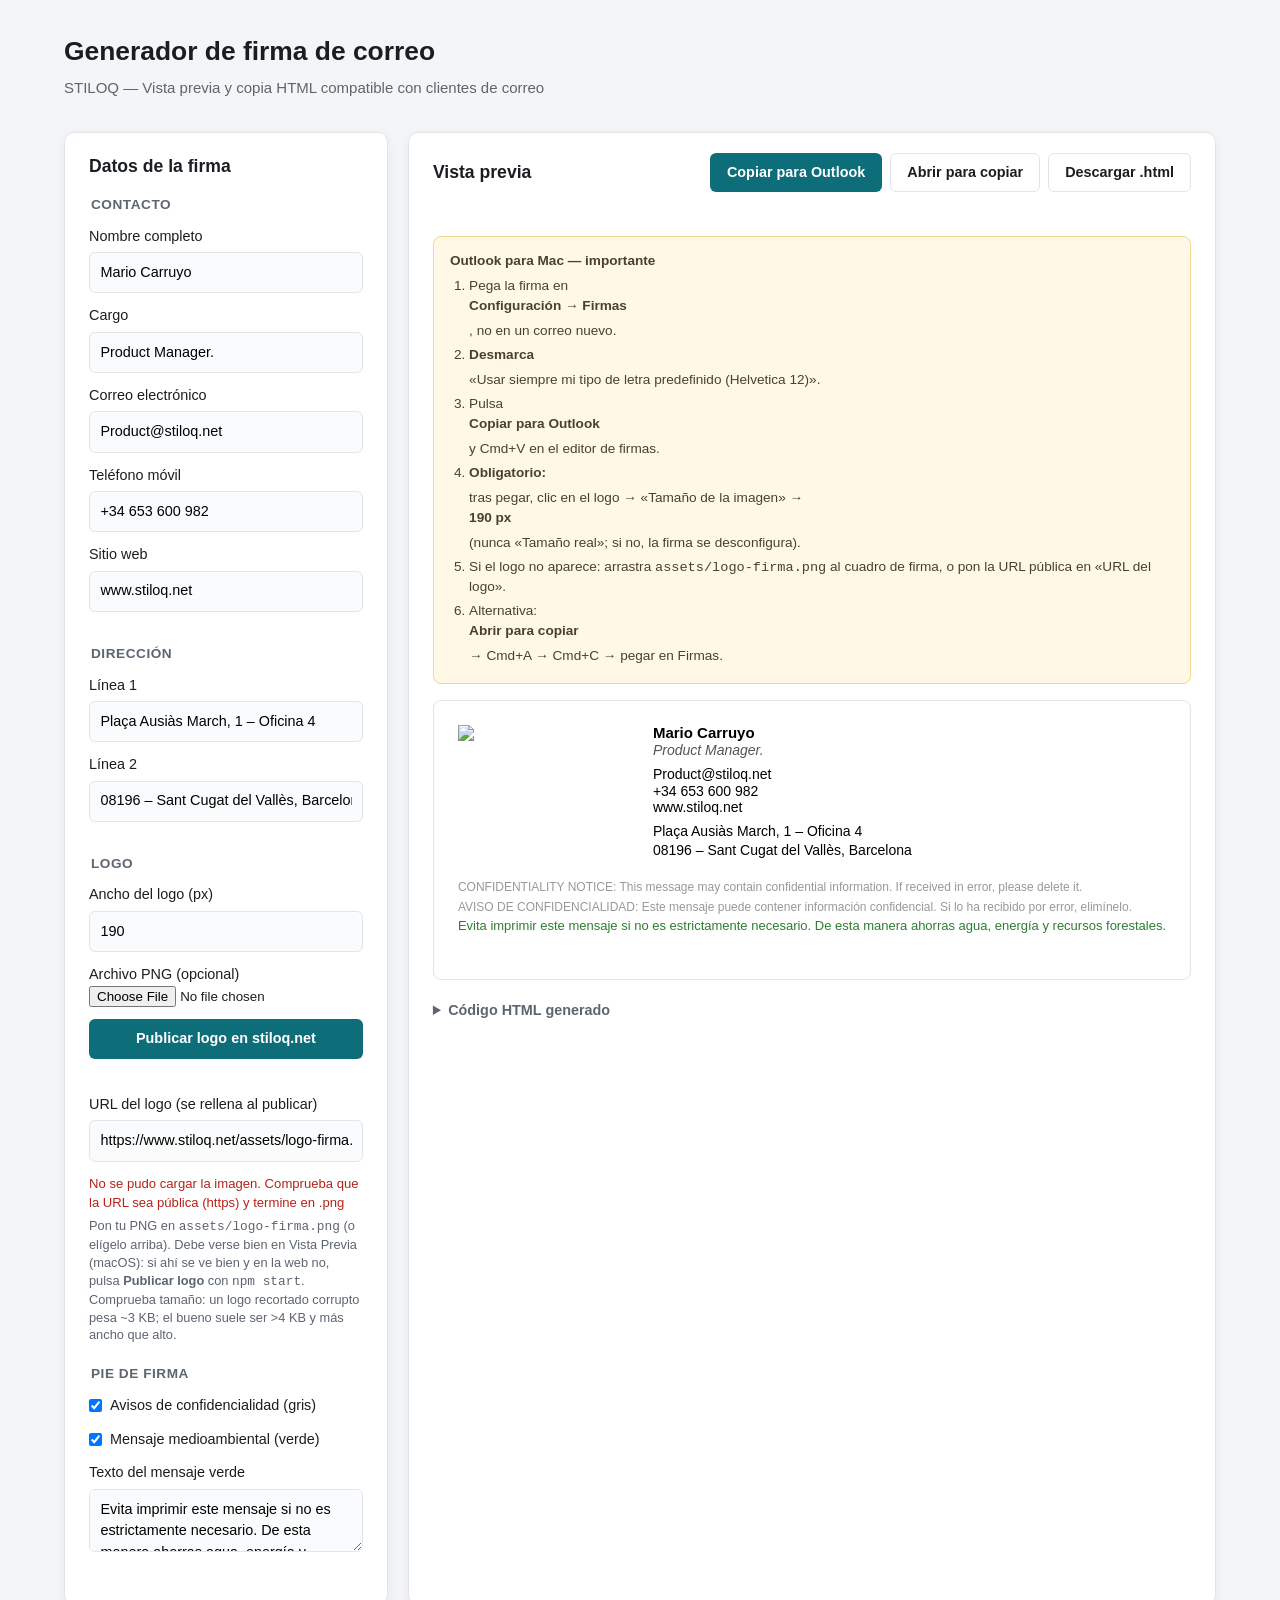
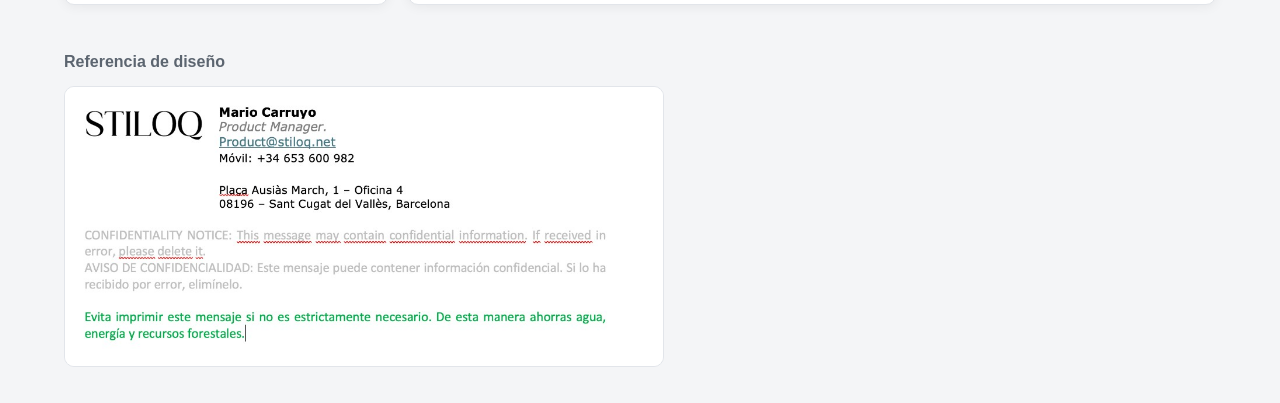
==== firma/index.html @ b3a9dfde "Cache logo v8 en formulario firma. Co-authored-by: Cursor <cursoragent@cursor.com>" ====
<!DOCTYPE html>
<html lang="es">
<head>
  <meta charset="UTF-8">
  <meta name="viewport" content="width=device-width, initial-scale=1.0">
  <title>Generador de firma STILOQ</title>
  <link rel="stylesheet" href="styles.css?v=13">
</head>
<body>
  <header class="header">
    <h1>Generador de firma de correo</h1>
    <p class="subtitle">STILOQ — Vista previa y copia HTML compatible con clientes de correo</p>
  </header>

  <main class="layout">
    <section class="panel panel-form">
      <h2>Datos de la firma</h2>
      <form id="signature-form" autocomplete="off">
        <fieldset>
          <legend>Contacto</legend>
          <label>
            Nombre completo
            <input type="text" name="nombre" value="Mario Carruyo" required>
          </label>
          <label>
            Cargo
            <input type="text" name="cargo" value="Product Manager.">
          </label>
          <label>
            Correo electrónico
            <input type="email" name="email" value="Product@stiloq.net" required>
          </label>
          <label>
            Teléfono móvil
            <input type="text" name="telefono" value="+34 653 600 982">
          </label>
          <label>
            Sitio web
            <input type="text" name="web" value="www.stiloq.net">
          </label>
        </fieldset>

        <fieldset>
          <legend>Dirección</legend>
          <label>
            Línea 1
            <input type="text" name="direccion1" value="Plaça Ausiàs March, 1 – Oficina 4">
          </label>
          <label>
            Línea 2
            <input type="text" name="direccion2" value="08196 – Sant Cugat del Vallès, Barcelona">
          </label>
        </fieldset>

        <fieldset>
          <legend>Logo</legend>
          <label>
            Ancho del logo (px)
            <input type="number" name="logoAncho" value="190" min="80" max="320">
          </label>
          <label>
            Archivo PNG (opcional)
            <input type="file" id="logo-file" accept="image/png,image/jpeg,image/webp">
          </label>
          <div class="logo-publish-row">
            <button type="button" id="btn-publish-logo" class="btn btn-primary">Publicar logo en stiloq.net</button>
          </div>
          <p id="logo-publish-status" class="logo-publish-status" aria-live="polite"></p>
          <label>
            URL del logo (se rellena al publicar)
            <input type="url" name="logoUrl" id="logo-url" value="https://www.stiloq.net/assets/logo-firma.png?v=8" placeholder="https://www.stiloq.net/assets/logo-firma.png?v=8" autocomplete="off" required>
          </label>
          <p id="logo-url-status" class="logo-url-status" aria-live="polite"></p>
          <p class="hint">Pon tu PNG en <code>assets/logo-firma.png</code> (o elígelo arriba). Debe verse bien en Vista Previa (macOS): si ahí se ve bien y en la web no, pulsa <strong>Publicar logo</strong> con <code>npm start</code>. Comprueba tamaño: un logo recortado corrupto pesa ~3 KB; el bueno suele ser &gt;4 KB y más ancho que alto.</p>
        </fieldset>

        <fieldset>
          <legend>Pie de firma</legend>
          <label class="checkbox">
            <input type="checkbox" name="mostrarAvisos" checked>
            Avisos de confidencialidad (gris)
          </label>
          <label class="checkbox">
            <input type="checkbox" name="mostrarEco" checked>
            Mensaje medioambiental (verde)
          </label>
          <label>
            Texto del mensaje verde
            <textarea name="mensajeEco" rows="2">Evita imprimir este mensaje si no es estrictamente necesario. De esta manera ahorras agua, energía y recursos forestales.</textarea>
          </label>
        </fieldset>
      </form>
    </section>

    <section class="panel panel-preview">
      <div class="preview-header">
        <h2>Vista previa</h2>
        <div class="actions">
          <button type="button" id="btn-copy" class="btn btn-primary">Copiar para Outlook</button>
          <button type="button" id="btn-open-copy" class="btn btn-secondary">Abrir para copiar</button>
          <button type="button" id="btn-download" class="btn btn-secondary">Descargar .html</button>
        </div>
      </div>
      <p id="copy-status" class="copy-status" role="status" aria-live="polite"></p>

      <div class="outlook-help">
        <strong>Outlook para Mac — importante</strong>
        <ol>
          <li>Pega la firma en <strong>Configuración → Firmas</strong>, no en un correo nuevo.</li>
          <li><strong>Desmarca</strong> «Usar siempre mi tipo de letra predefinido (Helvetica 12)».</li>
          <li>Pulsa <strong>Copiar para Outlook</strong> y Cmd+V en el editor de firmas.</li>
          <li><strong>Obligatorio:</strong> tras pegar, clic en el logo → «Tamaño de la imagen» → <strong>190 px</strong> (nunca «Tamaño real»; si no, la firma se desconfigura).</li>
          <li>Si el logo no aparece: arrastra <code>assets/logo-firma.png</code> al cuadro de firma, o pon la URL pública en «URL del logo».</li>
          <li>Alternativa: <strong>Abrir para copiar</strong> → Cmd+A → Cmd+C → pegar en Firmas.</li>
        </ol>
      </div>

      <div class="preview-frame">
        <div id="preview" class="preview-content"></div>
      </div>

      <details class="html-source">
        <summary>Código HTML generado</summary>
        <textarea id="html-output" readonly spellcheck="false"></textarea>
      </details>
    </section>
  </main>

  <aside class="reference">
    <h2>Referencia de diseño</h2>
    <img src="assets/referencia.png" alt="Firma de referencia STILOQ" width="600">
  </aside>

  <img id="logo-source" src="assets/logo-firma.png" alt="" hidden>

  <script src="app.js?v=13"></script>
</body>
</html>
---- firma/styles.css ----
*,
*::before,
*::after {
  box-sizing: border-box;
}

:root {
  --bg: #f4f5f7;
  --surface: #fff;
  --border: #e2e5ea;
  --text: #1a1d21;
  --muted: #5c6570;
  --accent: #0d6e7a;
  --accent-hover: #0a5862;
  --success: #1a7f37;
  --radius: 10px;
  --shadow: 0 2px 12px rgba(0, 0, 0, 0.06);
}

body {
  margin: 0;
  font-family: -apple-system, BlinkMacSystemFont, "Segoe UI", Roboto, Helvetica, Arial, sans-serif;
  font-size: 15px;
  line-height: 1.5;
  color: var(--text);
  background: var(--bg);
}

.header {
  padding: 2rem 1.5rem 1rem;
  max-width: 1200px;
  margin: 0 auto;
}

.header h1 {
  margin: 0 0 0.35rem;
  font-size: 1.65rem;
  font-weight: 700;
}

.subtitle {
  margin: 0;
  color: var(--muted);
}

.layout {
  display: grid;
  grid-template-columns: minmax(280px, 360px) 1fr;
  gap: 1.25rem;
  max-width: 1200px;
  margin: 0 auto;
  padding: 1rem 1.5rem 2rem;
}

@media (max-width: 900px) {
  .layout {
    grid-template-columns: 1fr;
  }
}

.panel {
  background: var(--surface);
  border: 1px solid var(--border);
  border-radius: var(--radius);
  box-shadow: var(--shadow);
  padding: 1.25rem 1.5rem;
}

.panel h2 {
  margin: 0 0 1rem;
  font-size: 1.1rem;
}

fieldset {
  border: none;
  margin: 0 0 1.25rem;
  padding: 0;
}

legend {
  font-weight: 600;
  font-size: 0.85rem;
  text-transform: uppercase;
  letter-spacing: 0.04em;
  color: var(--muted);
  margin-bottom: 0.65rem;
}

label {
  display: block;
  margin-bottom: 0.75rem;
  font-size: 0.9rem;
  font-weight: 500;
}

label.checkbox,
legend.checkbox {
  display: flex;
  align-items: center;
  gap: 0.5rem;
  font-weight: 500;
  text-transform: none;
  letter-spacing: 0;
  color: var(--text);
  cursor: pointer;
}

label.checkbox input,
legend.checkbox input {
  width: auto;
  margin: 0;
}

input[type="text"],
input[type="email"],
input[type="url"],
input[type="number"],
textarea {
  display: block;
  width: 100%;
  margin-top: 0.3rem;
  padding: 0.55rem 0.65rem;
  border: 1px solid var(--border);
  border-radius: 6px;
  font: inherit;
  background: #fafbfc;
}

input:focus,
textarea:focus {
  outline: 2px solid var(--accent);
  outline-offset: 1px;
  border-color: var(--accent);
}

textarea {
  resize: vertical;
  min-height: 3.5rem;
}

.hint {
  margin: -0.25rem 0 0;
  font-size: 0.8rem;
  color: var(--muted);
  line-height: 1.4;
}

.logo-url-status {
  margin: 0.35rem 0 0.5rem;
  font-size: 0.82rem;
  min-height: 1.2rem;
}

.logo-url-status.ok {
  color: var(--success);
}

.logo-url-status.err {
  color: #b42318;
}

.logo-url-status.pending {
  color: var(--muted);
}

.logo-help {
  margin-top: 0.5rem;
  font-size: 0.85rem;
  color: var(--text);
}

.logo-help summary {
  cursor: pointer;
  font-weight: 600;
  color: var(--accent);
}

.logo-help ol {
  margin: 0.5rem 0 0;
  padding-left: 1.2rem;
  line-height: 1.45;
}

.logo-help li {
  margin-bottom: 0.35rem;
}

.logo-help code {
  font-size: 0.8rem;
  word-break: break-all;
}

.logo-publish-row {
  margin: 0.5rem 0 0.35rem;
}

.logo-publish-row .btn {
  width: 100%;
}

.logo-publish-status {
  margin: 0 0 0.65rem;
  font-size: 0.82rem;
  min-height: 1.2rem;
  line-height: 1.4;
}

.logo-publish-status.ok {
  color: var(--success);
}

.logo-publish-status.err {
  color: #b42318;
}

.logo-publish-status.pending {
  color: var(--muted);
}

.fieldset-toggle {
  margin-bottom: 0.75rem;
}

.preview-header {
  display: flex;
  flex-wrap: wrap;
  align-items: center;
  justify-content: space-between;
  gap: 0.75rem;
  margin-bottom: 0.75rem;
}

.preview-header h2 {
  margin: 0;
}

.actions {
  display: flex;
  gap: 0.5rem;
  flex-wrap: wrap;
}

.btn {
  padding: 0.5rem 1rem;
  border-radius: 6px;
  font: inherit;
  font-weight: 600;
  font-size: 0.9rem;
  cursor: pointer;
  border: 1px solid transparent;
}

.btn-primary {
  background: var(--accent);
  color: #fff;
}

.btn-primary:hover {
  background: var(--accent-hover);
}

.btn-secondary {
  background: var(--surface);
  color: var(--text);
  border-color: var(--border);
}

.btn-secondary:hover {
  background: var(--bg);
}

.copy-status {
  min-height: 1.25rem;
  margin: 0 0 0.75rem;
  font-size: 0.85rem;
  color: var(--success);
}

.copy-status.err {
  color: #b42318;
}

.outlook-help {
  margin: 0 0 1rem;
  padding: 0.85rem 1rem;
  background: #fff8e6;
  border: 1px solid #f0d78c;
  border-radius: 8px;
  font-size: 0.85rem;
  line-height: 1.45;
  color: #4a4030;
}

.outlook-help strong {
  display: block;
  margin-bottom: 0.35rem;
}

.outlook-help ol {
  margin: 0;
  padding-left: 1.2rem;
}

.outlook-help li {
  margin-bottom: 0.25rem;
}

.preview-frame {
  background: #fff;
  border: 1px solid var(--border);
  border-radius: 8px;
  padding: 1.5rem;
  overflow-x: auto;
  overflow-y: visible;
  min-height: 280px;
}

.preview-content {
  display: inline-block;
  min-width: min-content;
}

.html-source {
  margin-top: 1.25rem;
}

.html-source summary {
  cursor: pointer;
  font-weight: 600;
  font-size: 0.9rem;
  color: var(--muted);
}

#html-output {
  width: 100%;
  min-height: 180px;
  margin-top: 0.75rem;
  padding: 0.75rem;
  font-family: ui-monospace, SFMono-Regular, Menlo, Monaco, Consolas, monospace;
  font-size: 11px;
  line-height: 1.4;
  border: 1px solid var(--border);
  border-radius: 6px;
  resize: vertical;
  background: #fafbfc;
}

.reference {
  max-width: 1200px;
  margin: 0 auto 2rem;
  padding: 0 1.5rem;
}

.reference h2 {
  font-size: 1rem;
  color: var(--muted);
  margin-bottom: 0.75rem;
}

.reference img {
  max-width: 100%;
  height: auto;
  border: 1px solid var(--border);
  border-radius: var(--radius);
  background: #fff;
}
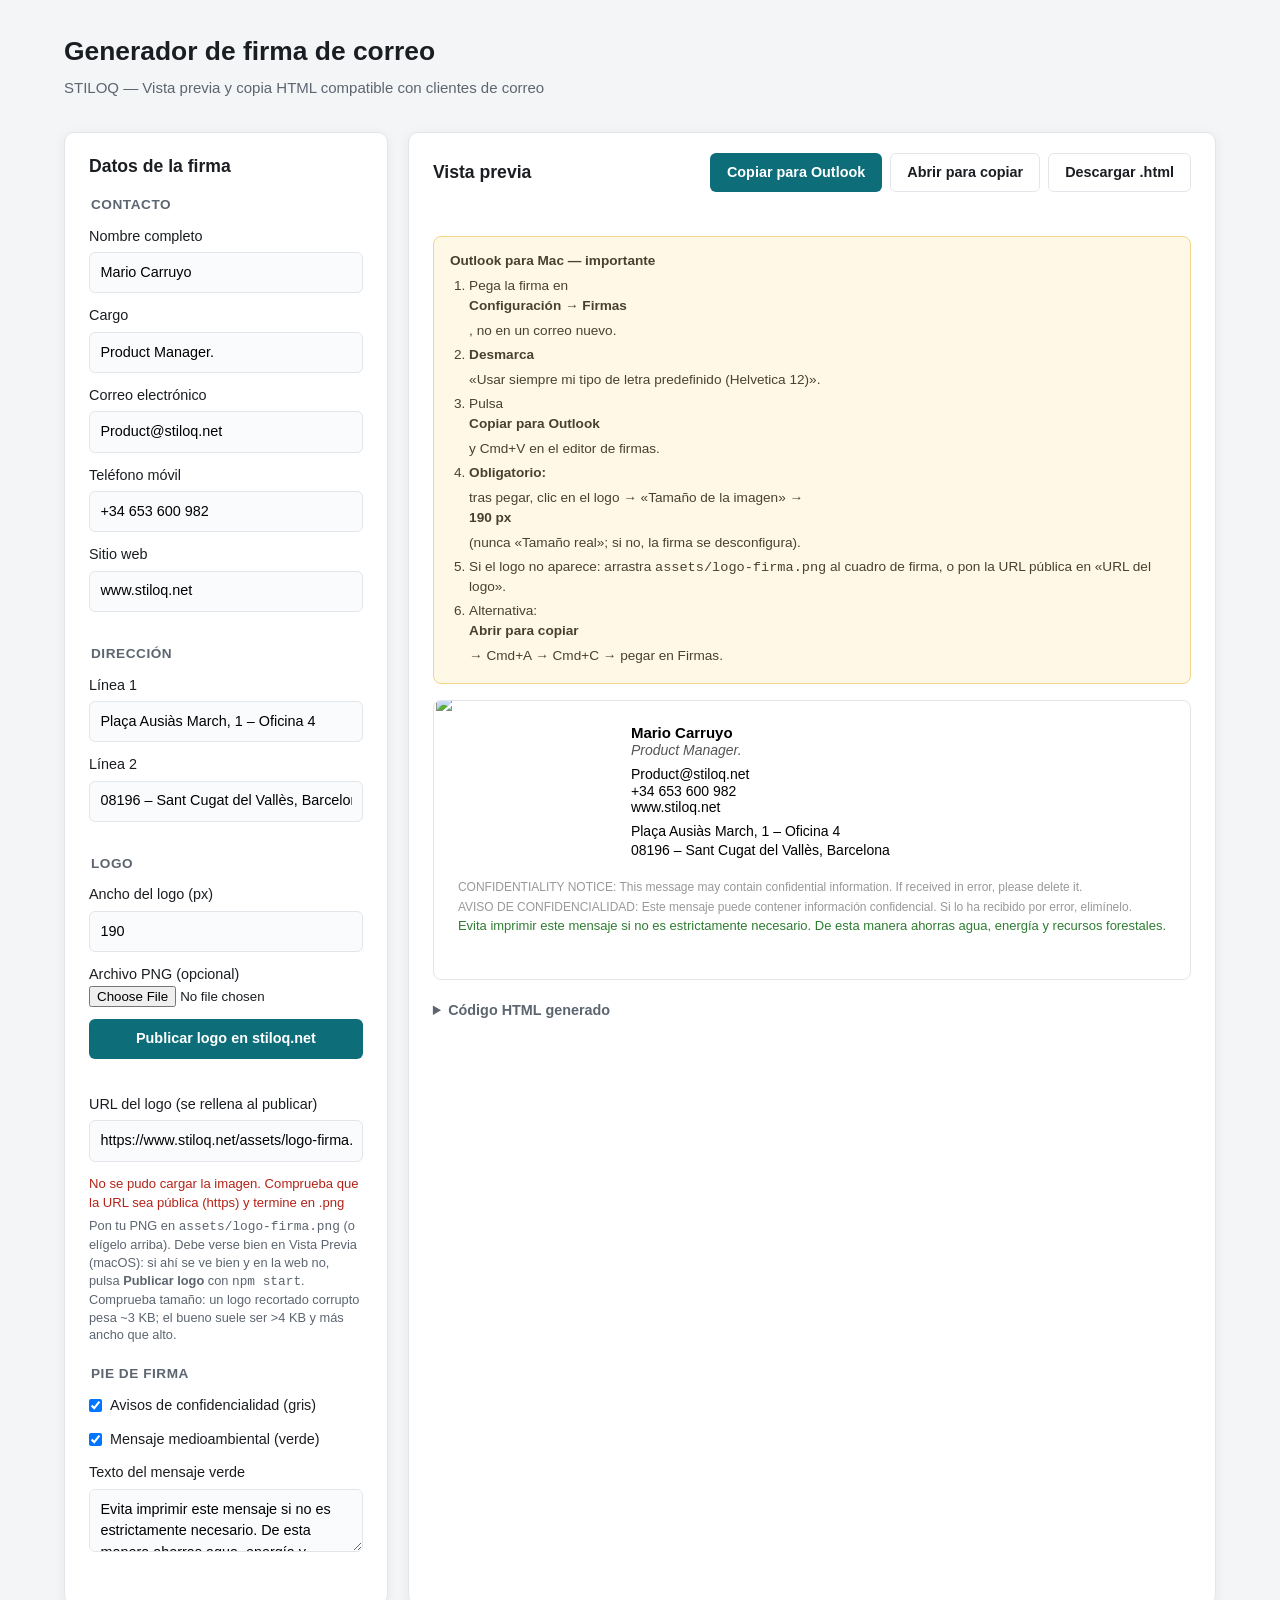
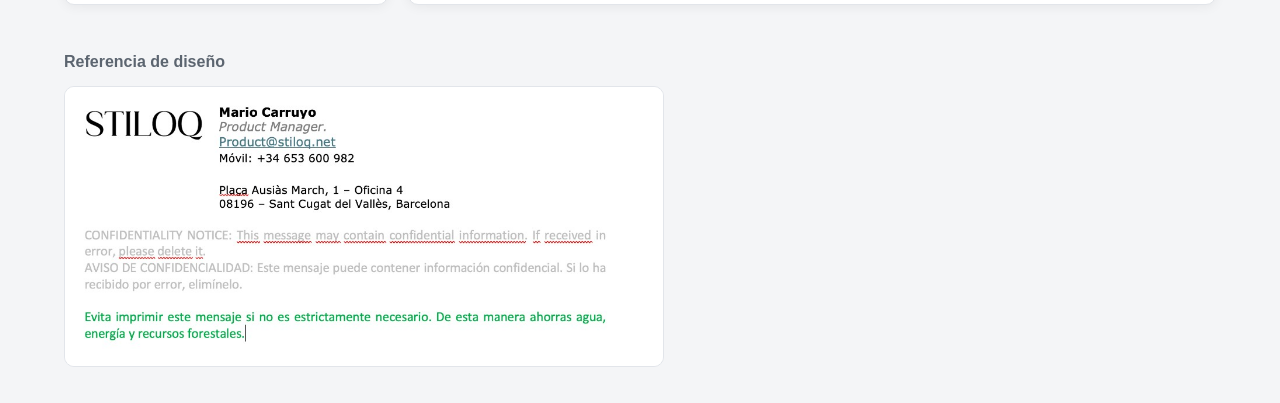
==== commit 2c9c9c00: "Alinear logo arriba con el nombre: compensar margen transparente del PNG. Co-authored-by: Cursor <cu" ====
--- a/firma/index.html
+++ b/firma/index.html
@@ -4,7 +4,7 @@
   <meta charset="UTF-8">
   <meta name="viewport" content="width=device-width, initial-scale=1.0">
   <title>Generador de firma STILOQ</title>
-  <link rel="stylesheet" href="styles.css?v=13">
+  <link rel="stylesheet" href="styles.css?v=14">
 </head>
 <body>
   <header class="header">
@@ -133,6 +133,6 @@
 
   <img id="logo-source" src="assets/logo-firma.png" alt="" hidden>
 
-  <script src="app.js?v=13"></script>
+  <script src="app.js?v=14"></script>
 </body>
 </html>
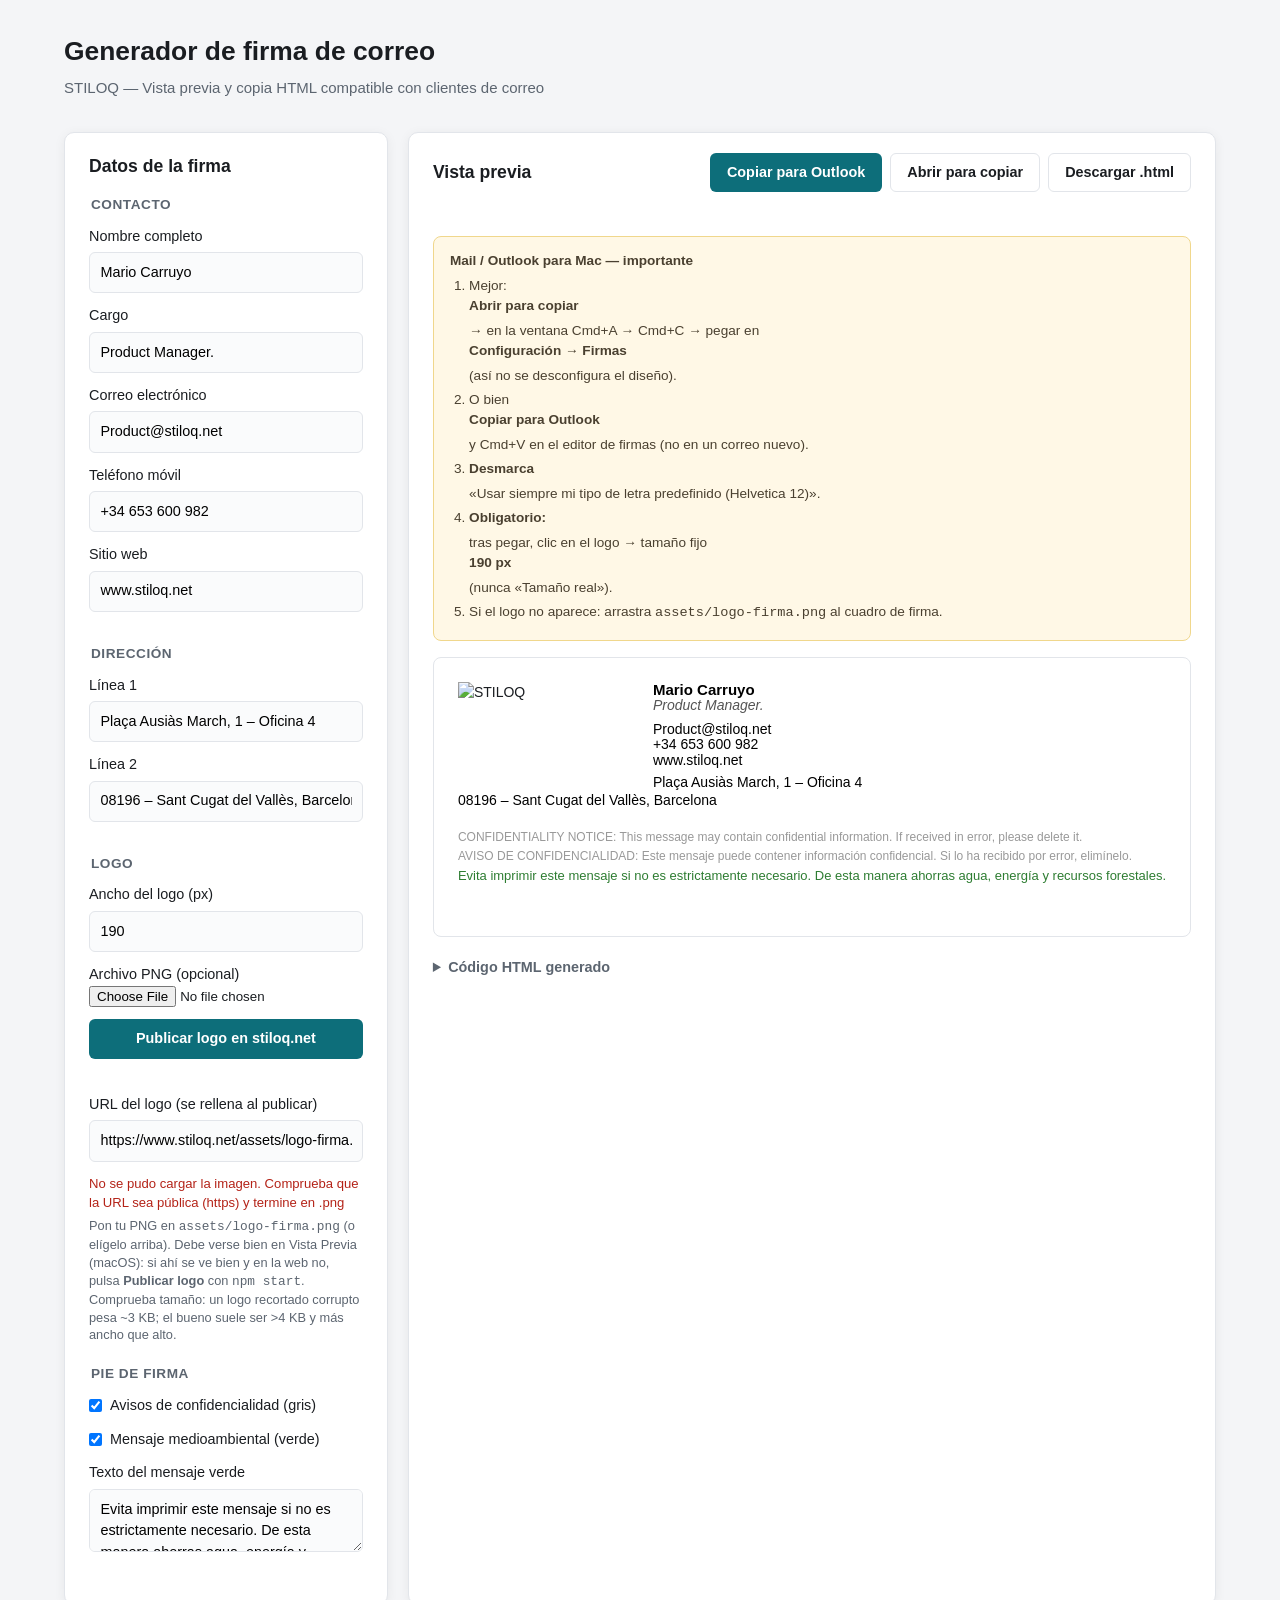
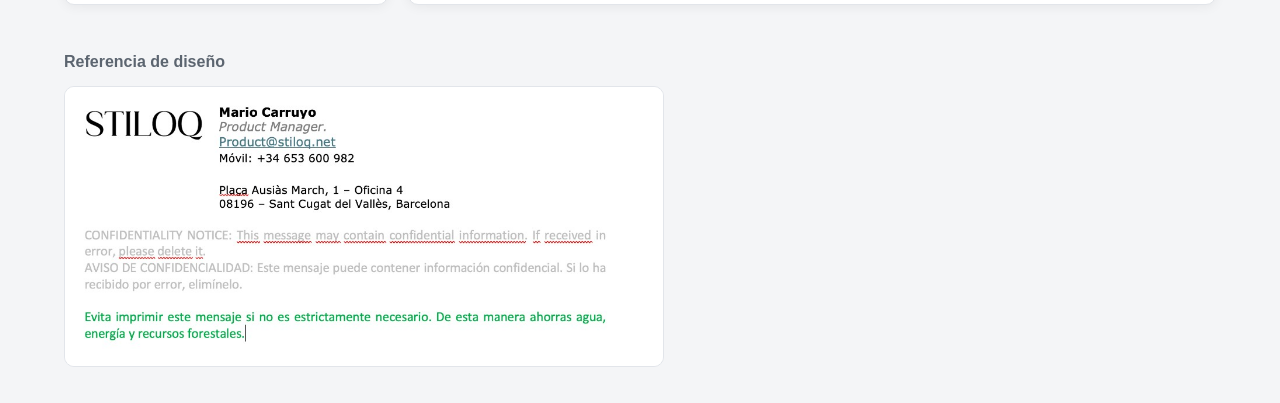
==== commit 7f53dd52: "Firma pegable en Mail/Outlook: logo align=left en una celda y párrafos. Co-authored-by: Cursor <curs" ====
--- a/firma/index.html
+++ b/firma/index.html
@@ -4,7 +4,7 @@
   <meta charset="UTF-8">
   <meta name="viewport" content="width=device-width, initial-scale=1.0">
   <title>Generador de firma STILOQ</title>
-  <link rel="stylesheet" href="styles.css?v=14">
+  <link rel="stylesheet" href="styles.css?v=15">
 </head>
 <body>
   <header class="header">
@@ -104,14 +104,13 @@
       <p id="copy-status" class="copy-status" role="status" aria-live="polite"></p>
 
       <div class="outlook-help">
-        <strong>Outlook para Mac — importante</strong>
+        <strong>Mail / Outlook para Mac — importante</strong>
         <ol>
-          <li>Pega la firma en <strong>Configuración → Firmas</strong>, no en un correo nuevo.</li>
+          <li>Mejor: <strong>Abrir para copiar</strong> → en la ventana Cmd+A → Cmd+C → pegar en <strong>Configuración → Firmas</strong> (así no se desconfigura el diseño).</li>
+          <li>O bien <strong>Copiar para Outlook</strong> y Cmd+V en el editor de firmas (no en un correo nuevo).</li>
           <li><strong>Desmarca</strong> «Usar siempre mi tipo de letra predefinido (Helvetica 12)».</li>
-          <li>Pulsa <strong>Copiar para Outlook</strong> y Cmd+V en el editor de firmas.</li>
-          <li><strong>Obligatorio:</strong> tras pegar, clic en el logo → «Tamaño de la imagen» → <strong>190 px</strong> (nunca «Tamaño real»; si no, la firma se desconfigura).</li>
-          <li>Si el logo no aparece: arrastra <code>assets/logo-firma.png</code> al cuadro de firma, o pon la URL pública en «URL del logo».</li>
-          <li>Alternativa: <strong>Abrir para copiar</strong> → Cmd+A → Cmd+C → pegar en Firmas.</li>
+          <li><strong>Obligatorio:</strong> tras pegar, clic en el logo → tamaño fijo <strong>190 px</strong> (nunca «Tamaño real»).</li>
+          <li>Si el logo no aparece: arrastra <code>assets/logo-firma.png</code> al cuadro de firma.</li>
         </ol>
       </div>
 
@@ -133,6 +132,6 @@
 
   <img id="logo-source" src="assets/logo-firma.png" alt="" hidden>
 
-  <script src="app.js?v=14"></script>
+  <script src="app.js?v=15"></script>
 </body>
 </html>
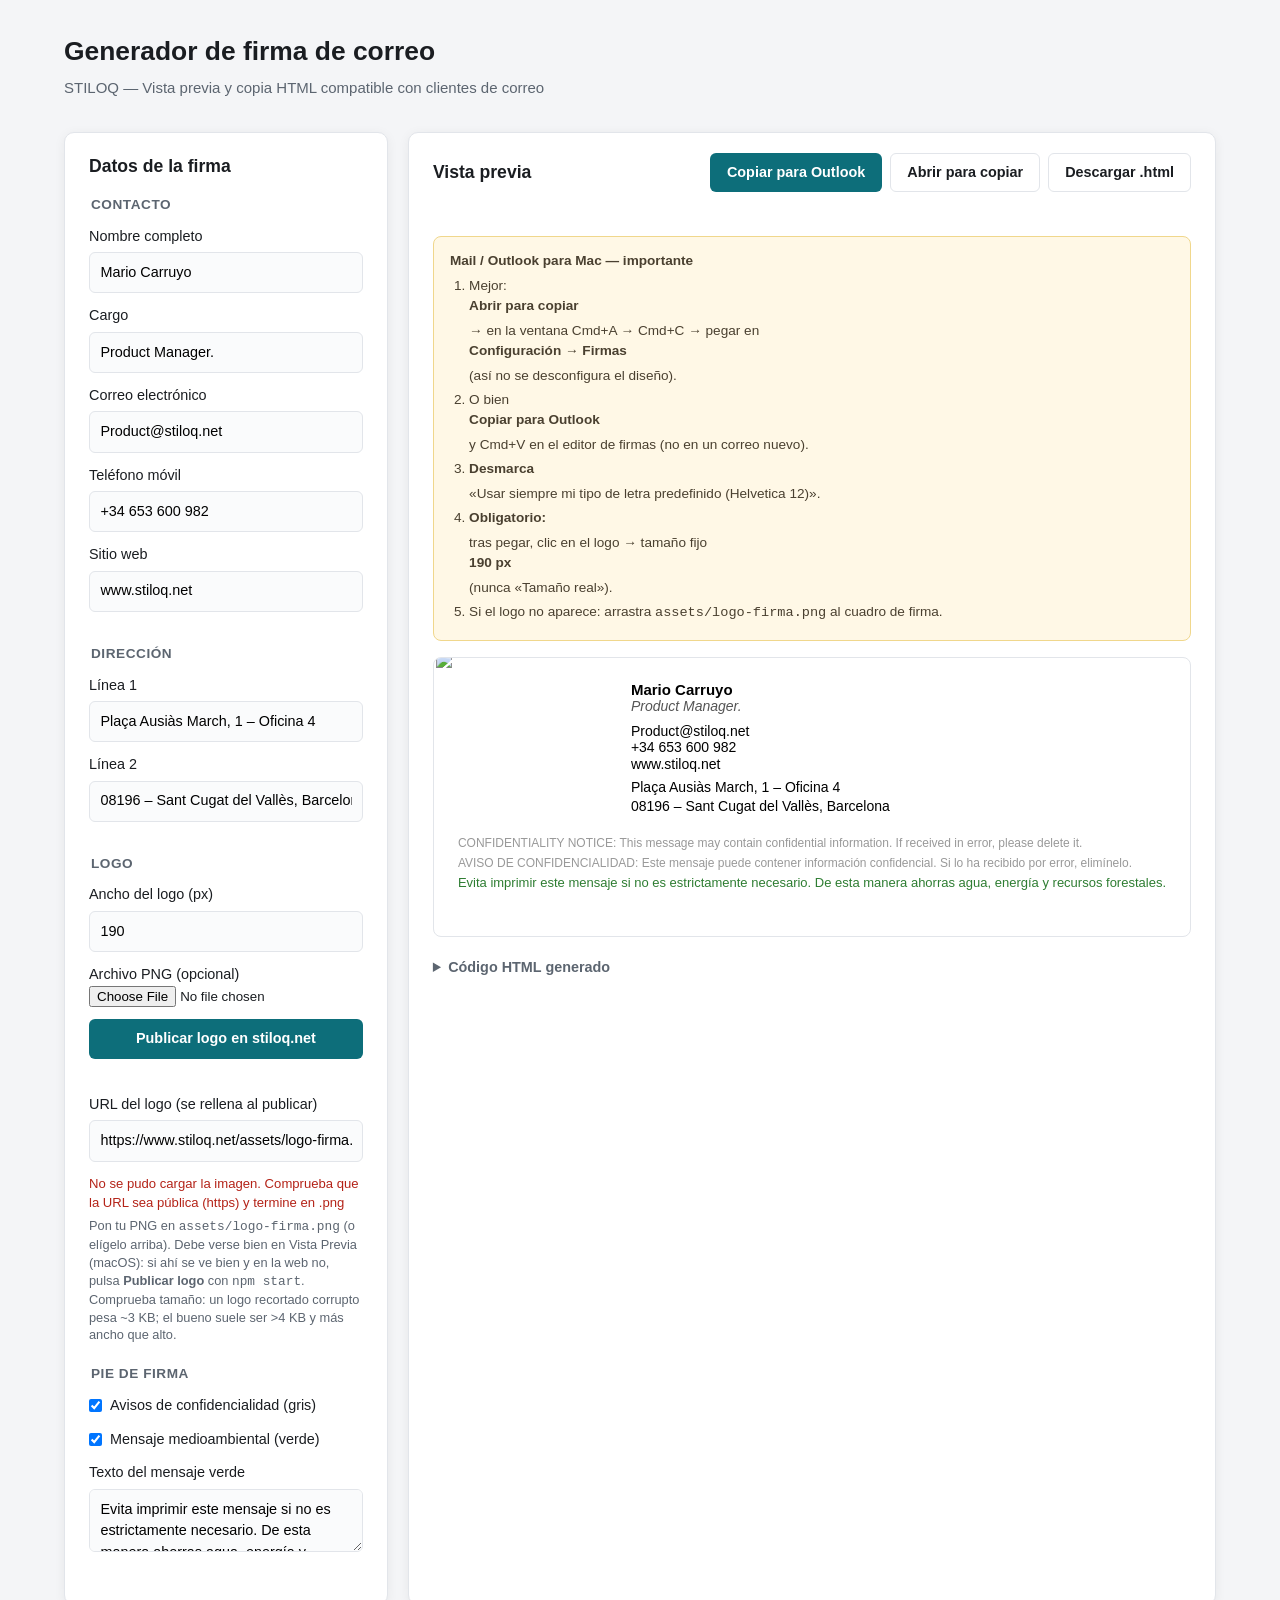
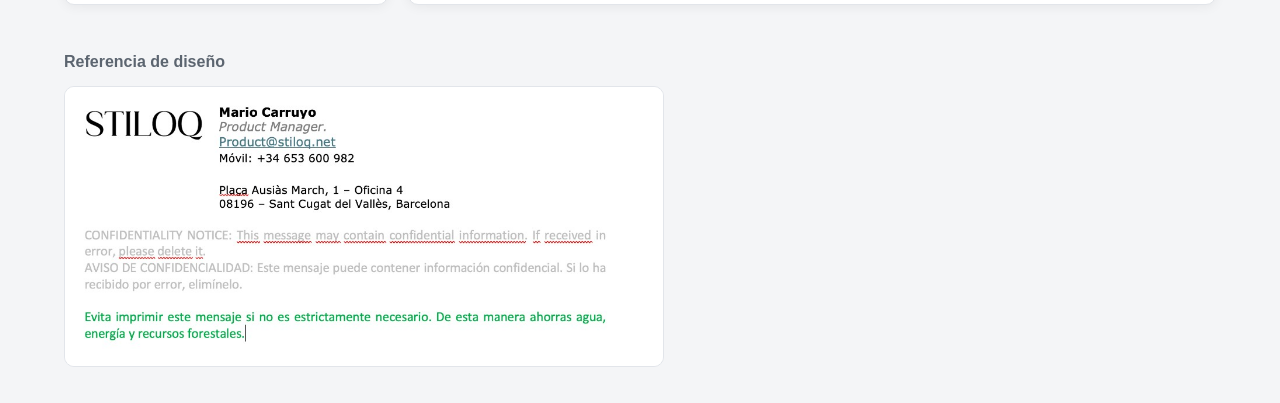
==== commit 78a02fb7: "Firma: volver a 2 columnas; todo el texto a la derecha del logo. Co-authored-by: Cursor <cursoragent" ====
--- a/firma/index.html
+++ b/firma/index.html
@@ -4,7 +4,7 @@
   <meta charset="UTF-8">
   <meta name="viewport" content="width=device-width, initial-scale=1.0">
   <title>Generador de firma STILOQ</title>
-  <link rel="stylesheet" href="styles.css?v=15">
+  <link rel="stylesheet" href="styles.css?v=16">
 </head>
 <body>
   <header class="header">
@@ -132,6 +132,6 @@
 
   <img id="logo-source" src="assets/logo-firma.png" alt="" hidden>
 
-  <script src="app.js?v=15"></script>
+  <script src="app.js?v=16"></script>
 </body>
 </html>
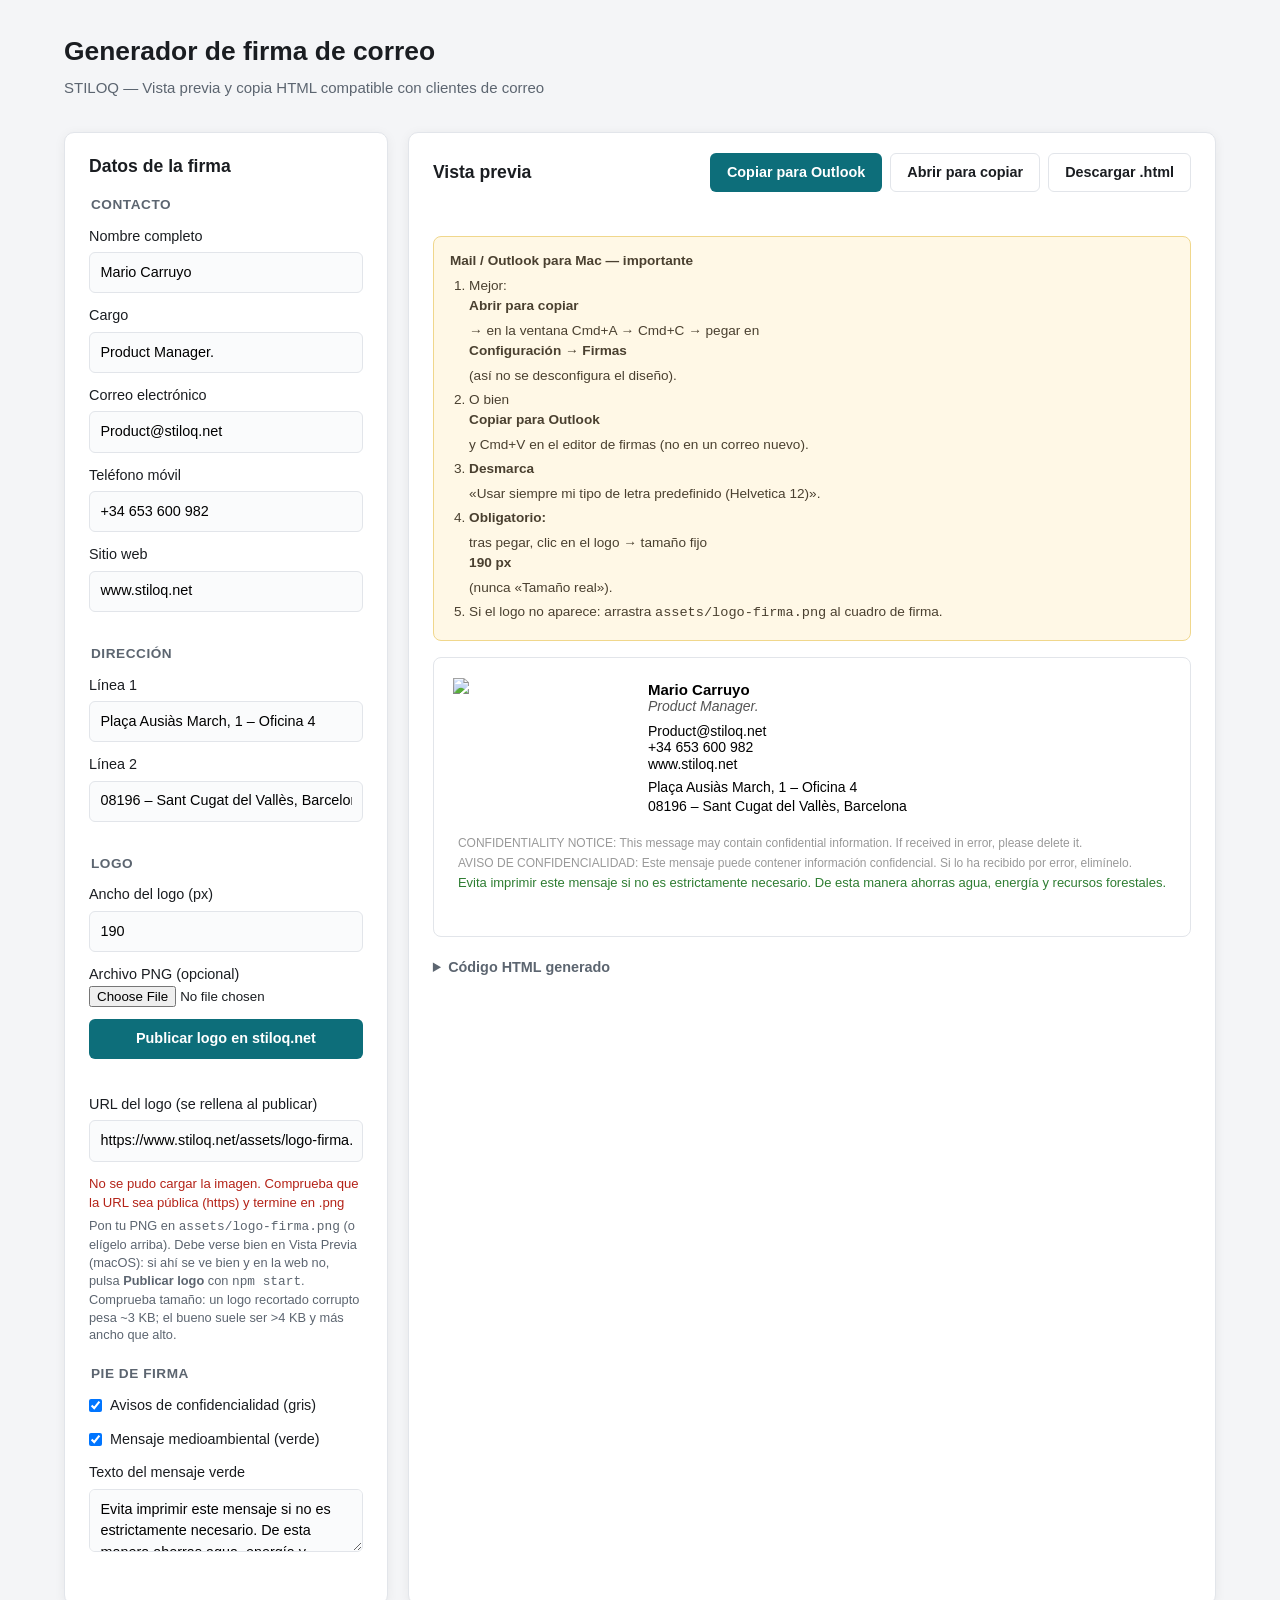
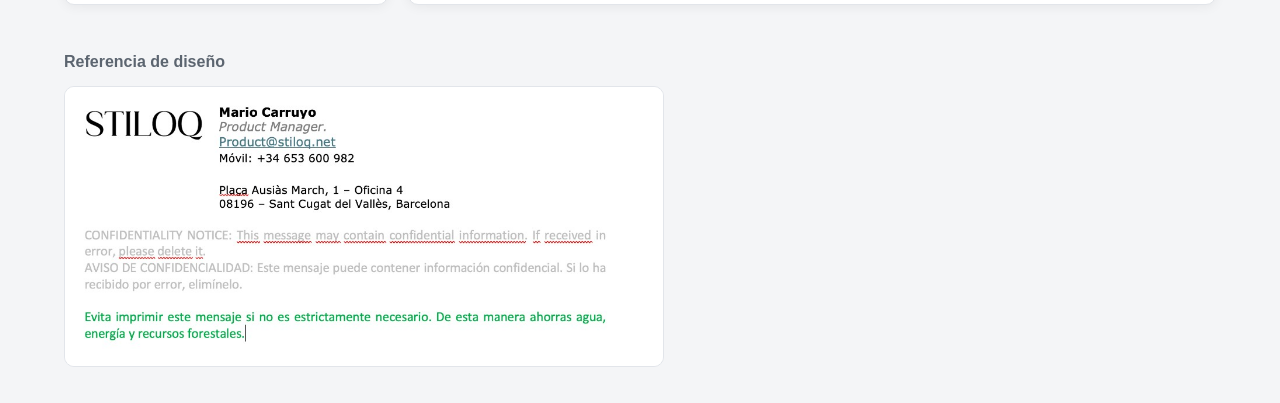
==== commit 0dcc963d: "Actualizar logo-firma.png (319×190) y cache v10 en generador y web. Co-authored-by: Cursor <cursorag" ====
--- a/firma/index.html
+++ b/firma/index.html
@@ -68,7 +68,7 @@
           <p id="logo-publish-status" class="logo-publish-status" aria-live="polite"></p>
           <label>
             URL del logo (se rellena al publicar)
-            <input type="url" name="logoUrl" id="logo-url" value="https://www.stiloq.net/assets/logo-firma.png?v=8" placeholder="https://www.stiloq.net/assets/logo-firma.png?v=8" autocomplete="off" required>
+            <input type="url" name="logoUrl" id="logo-url" value="https://www.stiloq.net/assets/logo-firma.png?v=10" placeholder="https://www.stiloq.net/assets/logo-firma.png?v=10" autocomplete="off" required>
           </label>
           <p id="logo-url-status" class="logo-url-status" aria-live="polite"></p>
           <p class="hint">Pon tu PNG en <code>assets/logo-firma.png</code> (o elígelo arriba). Debe verse bien en Vista Previa (macOS): si ahí se ve bien y en la web no, pulsa <strong>Publicar logo</strong> con <code>npm start</code>. Comprueba tamaño: un logo recortado corrupto pesa ~3 KB; el bueno suele ser &gt;4 KB y más ancho que alto.</p>
@@ -130,8 +130,8 @@
     <img src="assets/referencia.png" alt="Firma de referencia STILOQ" width="600">
   </aside>
 
-  <img id="logo-source" src="assets/logo-firma.png" alt="" hidden>
+  <img id="logo-source" src="assets/logo-firma.png?v=10" alt="" hidden>
 
-  <script src="app.js?v=16"></script>
+  <script src="app.js?v=17"></script>
 </body>
 </html>
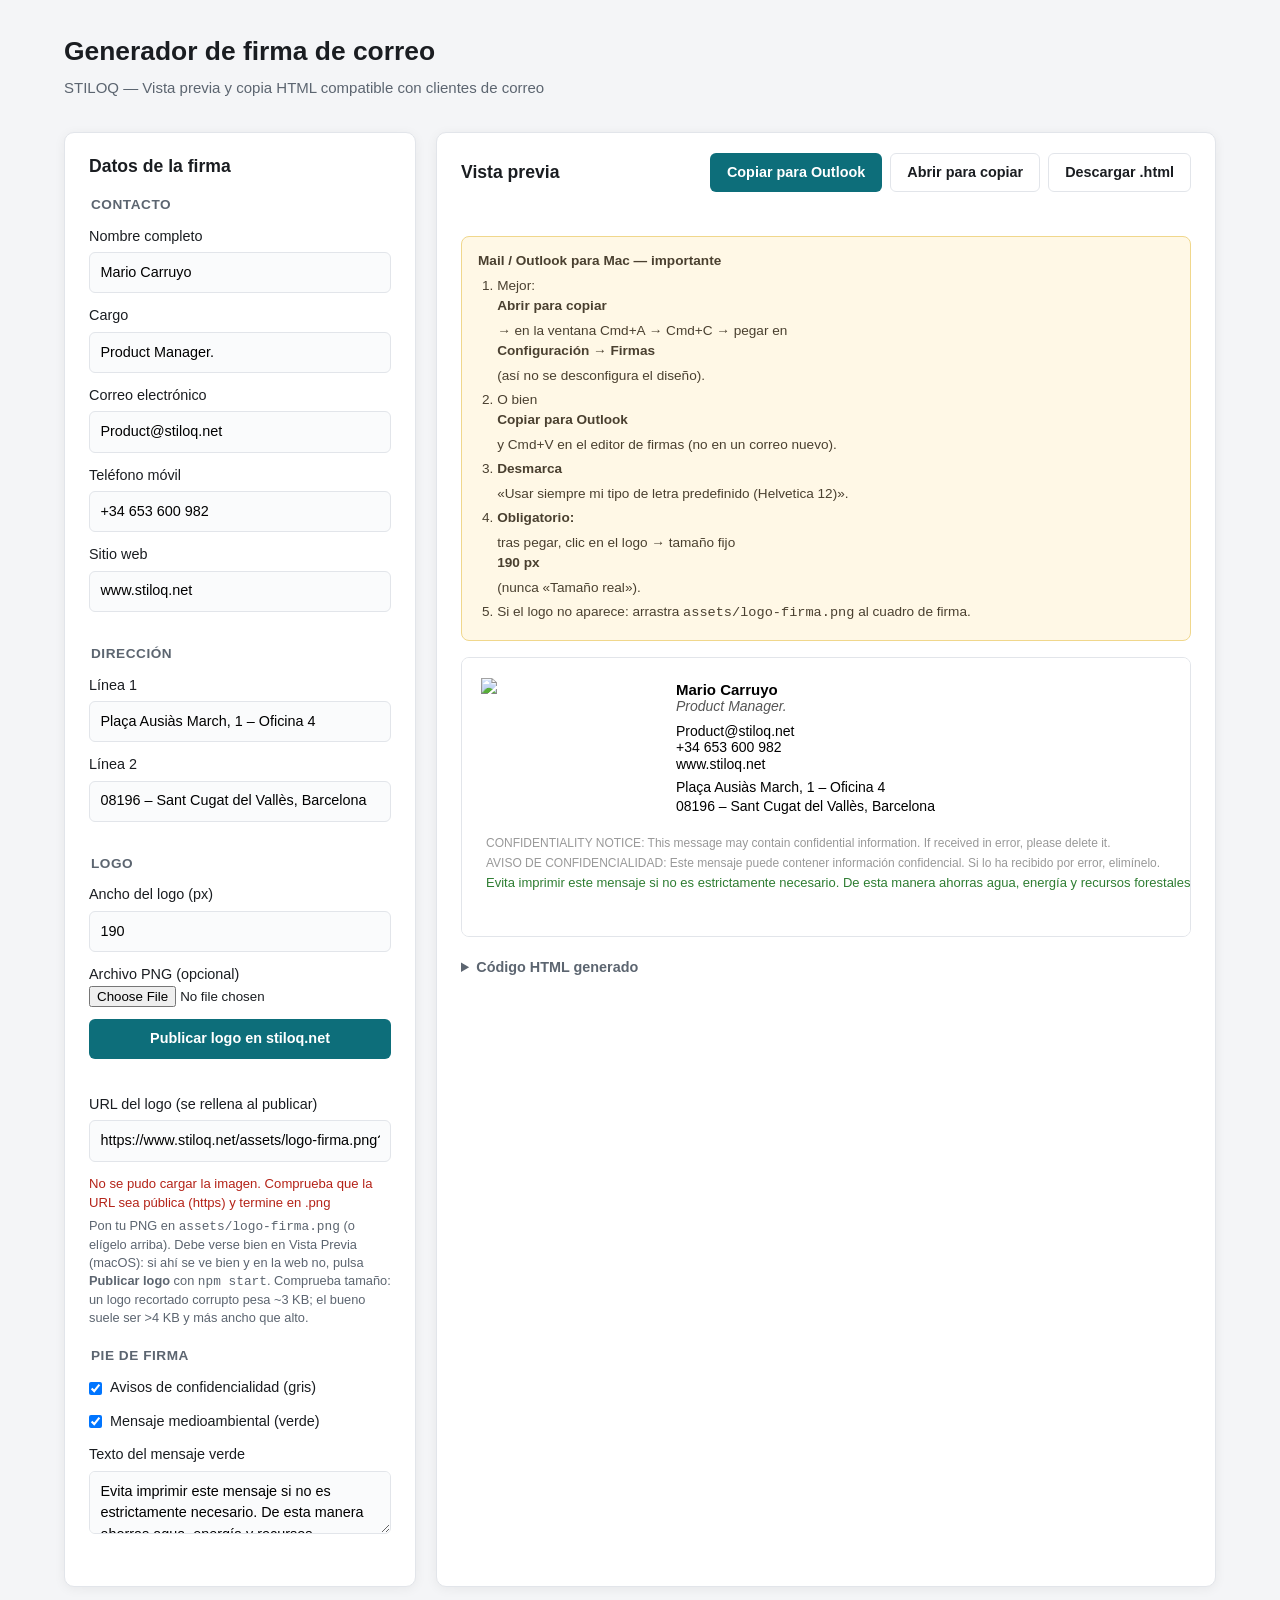
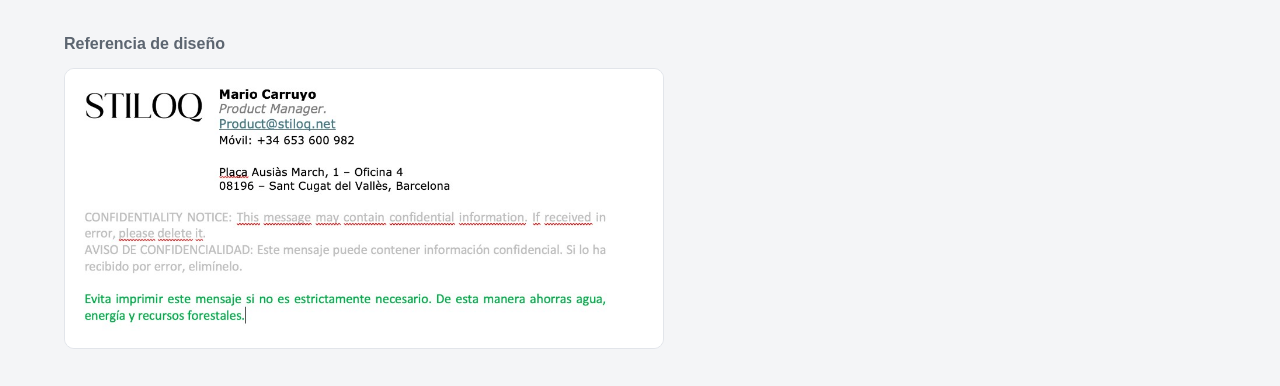
==== commit 1ffb72bb: "Firma: pie legal en la misma tabla (colspan) para que Gmail no lo ponga al lado. Co-authored-by: Cur" ====
--- a/firma/index.html
+++ b/firma/index.html
@@ -132,6 +132,6 @@
 
   <img id="logo-source" src="assets/logo-firma.png?v=10" alt="" hidden>
 
-  <script src="app.js?v=17"></script>
+  <script src="app.js?v=19"></script>
 </body>
 </html>
